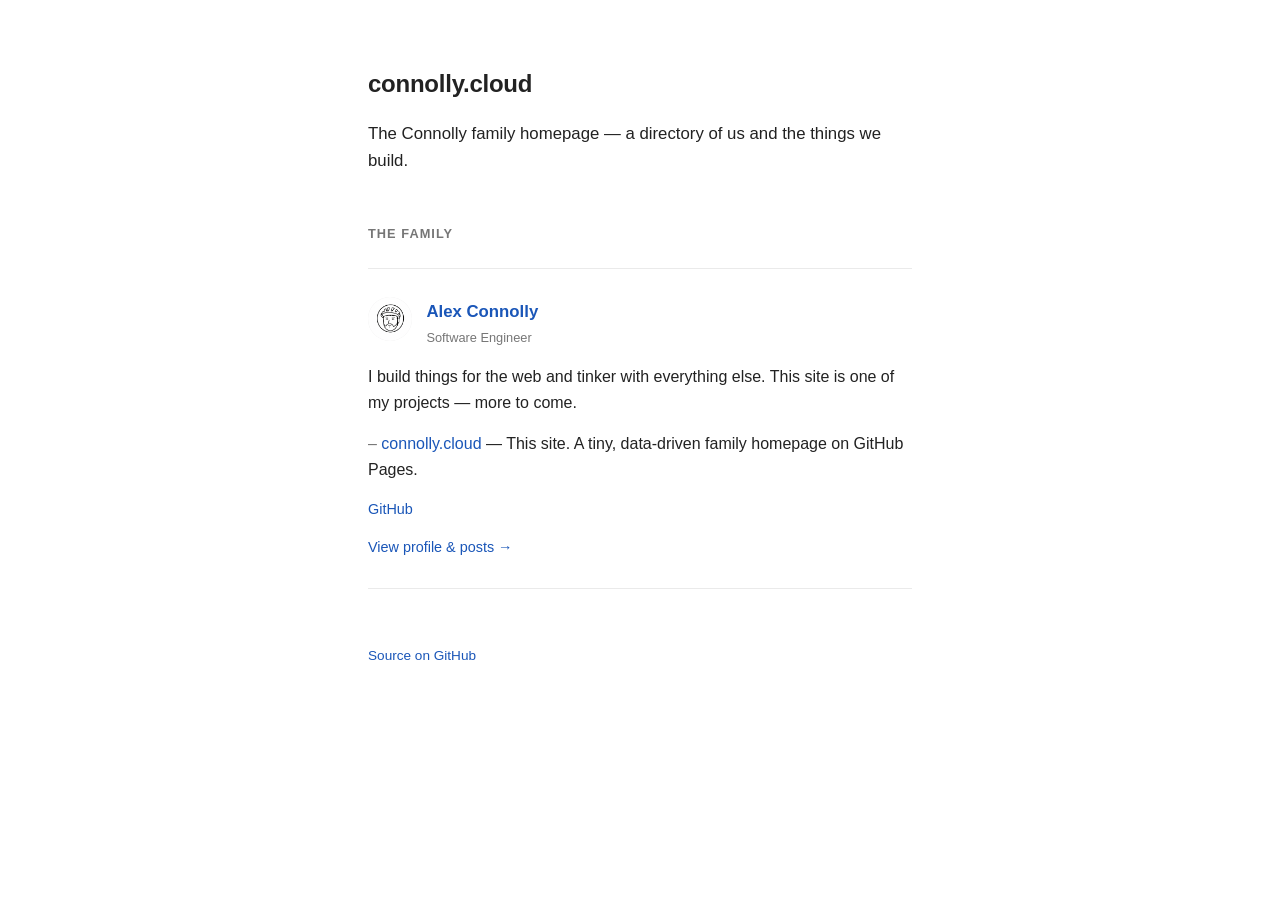
==== profile.html @ 22f2c1ae "Add profile pages and Markdown micro-blog posts Each family member now has a profile page (profile.h" ====
<!doctype html>
<html lang="en">
<head>
  <meta charset="utf-8">
  <meta name="viewport" content="width=device-width, initial-scale=1">
  <title>connolly.cloud</title>
  <link rel="icon" href="data:image/svg+xml,<svg xmlns='http://www.w3.org/2000/svg' viewBox='0 0 16 16'><text y='14' font-size='14'>&#9729;</text></svg>">
  <link rel="stylesheet" href="style.css">
  <script src="assets/markdown.js"></script>
</head>
<body>
  <main id="app">
    <p class="loading">Loading&hellip;</p>
  </main>

  <script>
    var esc = md.escapeHtml;

    function qs(name) {
      return new URLSearchParams(location.search).get(name);
    }

    function slugOf(file) {
      return file.replace(/\.md$/, "").replace(/^\d{4}-\d{2}-\d{2}-/, "");
    }

    function dateFromFilename(file) {
      var m = /^(\d{4}-\d{2}-\d{2})/.exec(file);
      return m ? m[1] : null;
    }

    function linkList(links) {
      if (!links || !links.length) return "";
      return '<ul class="links">' + links.map(function (l) {
        return '<li><a href="' + esc(l.url) + '">' + esc(l.label) + "</a></li>";
      }).join("") + "</ul>";
    }

    function renderProfile(person) {
      var avatar = person.avatar
        ? '<img class="avatar avatar-lg" src="' + esc(person.avatar) + '" alt="" width="96" height="96">'
        : "";
      var role = person.role ? '<span class="role">' + esc(person.role) + "</span>" : "";
      return '<header class="profile-head">' +
        '<p class="crumb"><a href="./">&larr; connolly.cloud</a></p>' +
        '<div class="person-head">' + avatar +
          "<div><h1>" + esc(person.name) + "</h1>" + role + "</div>" +
        "</div>" +
        (person.description ? "<p class=\"bio\">" + esc(person.description) + "</p>" : "") +
        linkList(person.links) +
      "</header>";
    }

    function renderPost(post) {
      var when = post.date
        ? '<time datetime="' + esc(post.date) + '"><a href="#' + esc(post.slug) + '">' + esc(md.formatDate(post.date)) + "</a></time>"
        : "";
      var title = post.title ? "<h2>" + esc(post.title) + "</h2>" : "";
      return '<article class="post" id="' + esc(post.slug) + '">' +
        '<div class="post-meta">' + when + "</div>" +
        title +
        '<div class="post-body">' + md.render(post.body) + "</div>" +
      "</article>";
    }

    function loadPosts(userId) {
      return fetch("posts.json")
        .then(function (r) { return r.ok ? r.json() : {}; })
        .catch(function () { return {}; })
        .then(function (manifest) {
          var files = (manifest && manifest[userId]) || [];
          return Promise.all(files.map(function (file) {
            return fetch("posts/" + userId + "/" + file)
              .then(function (r) { return r.ok ? r.text() : null; })
              .then(function (text) {
                if (text == null) return null;
                var parsed = md.parse(text);
                return {
                  slug: slugOf(file),
                  title: parsed.meta.title || "",
                  date: parsed.meta.date || dateFromFilename(file) || "",
                  body: parsed.body
                };
              })
              .catch(function () { return null; });
          }));
        })
        .then(function (posts) {
          return posts.filter(Boolean).sort(function (a, b) {
            return (b.date || "").localeCompare(a.date || "");
          });
        });
    }

    var userId = qs("u");
    if (!userId) { location.replace("./"); }

    fetch("data.json")
      .then(function (r) { if (!r.ok) throw new Error(r.status); return r.json(); })
      .then(function (data) {
        var person = (data.family || []).filter(function (p) { return p.id === userId; })[0];
        if (!person) {
          document.getElementById("app").innerHTML =
            '<p class="crumb"><a href="./">&larr; connolly.cloud</a></p>' +
            '<p class="error">No one here by that name.</p>';
          return;
        }
        document.title = person.name + " · connolly.cloud";
        document.getElementById("app").innerHTML = renderProfile(person) +
          '<section class="feed"><h2 class="feed-title">Posts</h2>' +
          '<p class="loading">Loading posts&hellip;</p></section>';

        loadPosts(userId).then(function (posts) {
          var feed = document.querySelector(".feed");
          var html = '<h2 class="feed-title">Posts</h2>';
          html += posts.length
            ? posts.map(renderPost).join("")
            : '<p class="muted">No posts yet.</p>';
          feed.innerHTML = html;
          if (location.hash) {
            var el = document.getElementById(location.hash.slice(1));
            if (el) el.scrollIntoView();
          }
        });
      })
      .catch(function (err) {
        document.getElementById("app").innerHTML =
          '<p class="error">Could not load profile (' + esc(err.message) + ").</p>";
      });
  </script>
</body>
</html>
---- style.css ----
:root {
  --bg: #ffffff;
  --fg: #222222;
  --muted: #767676;
  --accent: #1a56b8;
  --line: #eaeaea;
}

@media (prefers-color-scheme: dark) {
  :root {
    --bg: #16161a;
    --fg: #e6e6e6;
    --muted: #9a9a9a;
    --accent: #8ab4f8;
    --line: #2a2a30;
  }
}

* { box-sizing: border-box; }

html { -webkit-text-size-adjust: 100%; }

body {
  margin: 0;
  padding: 4rem 1.25rem 6rem;
  background: var(--bg);
  color: var(--fg);
  font: 16px/1.65 -apple-system, BlinkMacSystemFont, "Segoe UI", Roboto, Helvetica, Arial, sans-serif;
  -webkit-font-smoothing: antialiased;
}

main { max-width: 34rem; margin: 0 auto; }

a { color: var(--accent); text-decoration: none; }
a:hover { text-decoration: underline; }

/* ---- Header ---- */

header { margin-bottom: 3rem; }

h1 {
  margin: 0;
  font-size: 1.5rem;
  font-weight: 650;
  letter-spacing: -0.01em;
}

.welcome { margin: 1rem 0 0; font-size: 1.05rem; }

.about { margin: 0.75rem 0 0; color: var(--muted); }

/* ---- Family ---- */

h2 {
  margin: 0 0 1.5rem;
  font-size: 0.8rem;
  font-weight: 600;
  text-transform: uppercase;
  letter-spacing: 0.08em;
  color: var(--muted);
}

.person {
  padding: 1.75rem 0;
  border-top: 1px solid var(--line);
}
.person:last-child { border-bottom: 1px solid var(--line); }

.person-head { display: flex; align-items: center; gap: 0.9rem; }

.avatar {
  width: 44px;
  height: 44px;
  border-radius: 50%;
  flex: 0 0 auto;
  background: var(--line);
}

.person-head h3 { margin: 0; font-size: 1.05rem; font-weight: 600; }

.role {
  display: block;
  font-size: 0.8rem;
  color: var(--muted);
  margin-top: 0.1rem;
}

.person > p { margin: 0.9rem 0 0; }

ul.projects { margin: 0.9rem 0 0; padding: 0; list-style: none; }
ul.projects li { margin-top: 0.3rem; }
ul.projects li::before { content: "\2013\00A0"; color: var(--muted); }

ul.links {
  margin: 0.9rem 0 0;
  padding: 0;
  list-style: none;
  display: flex;
  flex-wrap: wrap;
  gap: 1.1rem;
  font-size: 0.9rem;
}

.more { margin: 0.9rem 0 0; font-size: 0.9rem; }

/* ---- Profile page ---- */

.crumb { margin: 0 0 2rem; font-size: 0.9rem; }
.crumb a { color: var(--muted); }

.profile-head { margin-bottom: 2.5rem; }
.profile-head h1 { margin: 0; font-size: 1.5rem; font-weight: 650; letter-spacing: -0.01em; }
.avatar-lg { width: 72px; height: 72px; }
.profile-head .bio { margin: 1.1rem 0 0; }

.feed-title {
  margin: 0 0 0.5rem;
  font-size: 0.8rem;
  font-weight: 600;
  text-transform: uppercase;
  letter-spacing: 0.08em;
  color: var(--muted);
}

.post {
  padding: 1.75rem 0;
  border-top: 1px solid var(--line);
}
.post:last-child { border-bottom: 1px solid var(--line); }

.post-meta { font-size: 0.85rem; color: var(--muted); }
.post-meta a { color: var(--muted); }
.post h2 { margin: 0.25rem 0 0.75rem; font-size: 1.15rem; font-weight: 650; }

/* ---- Rendered markdown ---- */

.post-body { line-height: 1.7; }
.post-body > :first-child { margin-top: 0; }
.post-body > :last-child { margin-bottom: 0; }
.post-body h1, .post-body h2, .post-body h3 { font-size: 1.05rem; margin: 1.4rem 0 0.6rem; }
.post-body p { margin: 0.9rem 0; }
.post-body ul, .post-body ol { margin: 0.9rem 0; padding-left: 1.4rem; }
.post-body li { margin-top: 0.2rem; }
.post-body img { max-width: 100%; height: auto; border-radius: 4px; }
.post-body a { color: var(--accent); }

.post-body code {
  font-family: ui-monospace, SFMono-Regular, Menlo, Consolas, monospace;
  font-size: 0.88em;
  background: var(--line);
  padding: 0.1em 0.35em;
  border-radius: 3px;
}
.post-body pre {
  background: var(--line);
  padding: 0.9rem 1rem;
  border-radius: 6px;
  overflow-x: auto;
}
.post-body pre code { background: none; padding: 0; font-size: 0.85rem; }

.post-body blockquote {
  margin: 0.9rem 0;
  padding: 0.1rem 0 0.1rem 1rem;
  border-left: 3px solid var(--line);
  color: var(--muted);
}
.post-body hr { border: none; border-top: 1px solid var(--line); margin: 1.6rem 0; }

/* ---- Misc ---- */

.loading, .error, .muted { color: var(--muted); padding: 1rem 0; }
.error { color: #b00020; }

footer {
  max-width: 34rem;
  margin: 3.5rem auto 0;
  color: var(--muted);
  font-size: 0.85rem;
}
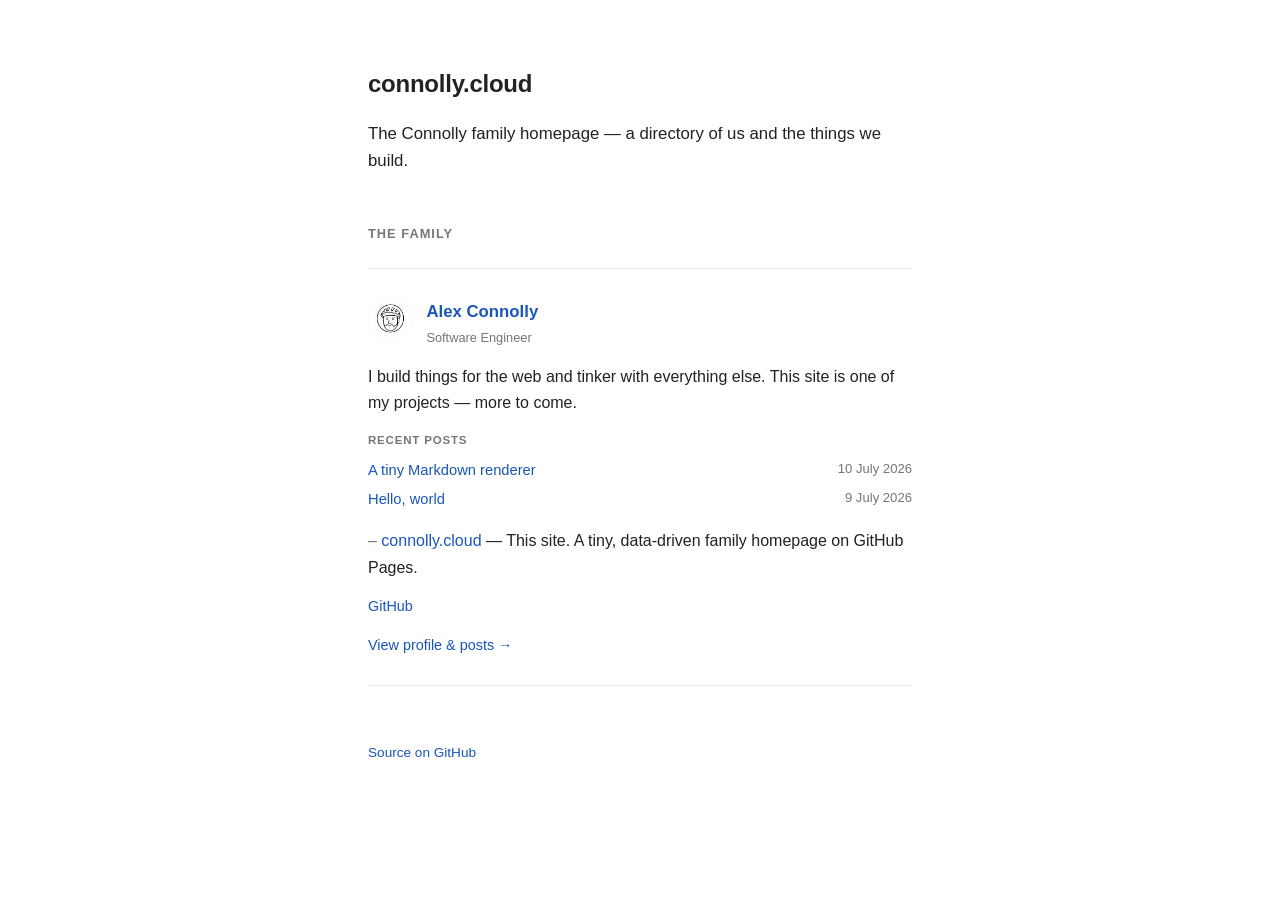
==== commit ec31f4e8: "Show each person's latest posts on their home card Home cards now list a person's 3 most recent post" ====
--- a/profile.html
+++ b/profile.html
@@ -7,6 +7,7 @@
   <link rel="icon" href="data:image/svg+xml,<svg xmlns='http://www.w3.org/2000/svg' viewBox='0 0 16 16'><text y='14' font-size='14'>&#9729;</text></svg>">
   <link rel="stylesheet" href="style.css">
   <script src="assets/markdown.js"></script>
+  <script src="assets/posts.js"></script>
 </head>
 <body>
   <main id="app">
@@ -18,15 +19,6 @@
 
     function qs(name) {
       return new URLSearchParams(location.search).get(name);
-    }
-
-    function slugOf(file) {
-      return file.replace(/\.md$/, "").replace(/^\d{4}-\d{2}-\d{2}-/, "");
-    }
-
-    function dateFromFilename(file) {
-      var m = /^(\d{4}-\d{2}-\d{2})/.exec(file);
-      return m ? m[1] : null;
     }
 
     function linkList(links) {
@@ -63,35 +55,6 @@
       "</article>";
     }
 
-    function loadPosts(userId) {
-      return fetch("posts.json")
-        .then(function (r) { return r.ok ? r.json() : {}; })
-        .catch(function () { return {}; })
-        .then(function (manifest) {
-          var files = (manifest && manifest[userId]) || [];
-          return Promise.all(files.map(function (file) {
-            return fetch("posts/" + userId + "/" + file)
-              .then(function (r) { return r.ok ? r.text() : null; })
-              .then(function (text) {
-                if (text == null) return null;
-                var parsed = md.parse(text);
-                return {
-                  slug: slugOf(file),
-                  title: parsed.meta.title || "",
-                  date: parsed.meta.date || dateFromFilename(file) || "",
-                  body: parsed.body
-                };
-              })
-              .catch(function () { return null; });
-          }));
-        })
-        .then(function (posts) {
-          return posts.filter(Boolean).sort(function (a, b) {
-            return (b.date || "").localeCompare(a.date || "");
-          });
-        });
-    }
-
     var userId = qs("u");
     if (!userId) { location.replace("./"); }
 
@@ -110,7 +73,7 @@
           '<section class="feed"><h2 class="feed-title">Posts</h2>' +
           '<p class="loading">Loading posts&hellip;</p></section>';
 
-        loadPosts(userId).then(function (posts) {
+        posts.load(userId).then(function (posts) {
           var feed = document.querySelector(".feed");
           var html = '<h2 class="feed-title">Posts</h2>';
           html += posts.length
--- a/style.css
+++ b/style.css
@@ -102,6 +102,26 @@
 }
 
 .more { margin: 0.9rem 0 0; font-size: 0.9rem; }
+
+/* ---- Recent posts on home card ---- */
+
+.recent { margin: 0.9rem 0 0; }
+.recent-label {
+  margin: 0 0 0.35rem;
+  font-size: 0.72rem;
+  font-weight: 600;
+  text-transform: uppercase;
+  letter-spacing: 0.07em;
+  color: var(--muted);
+}
+.recent-list { margin: 0; padding: 0; list-style: none; font-size: 0.92rem; }
+.recent-list li {
+  display: flex;
+  justify-content: space-between;
+  gap: 1rem;
+  padding: 0.15rem 0;
+}
+.recent-list time { color: var(--muted); font-size: 0.82rem; white-space: nowrap; flex: 0 0 auto; }
 
 /* ---- Profile page ---- */
 
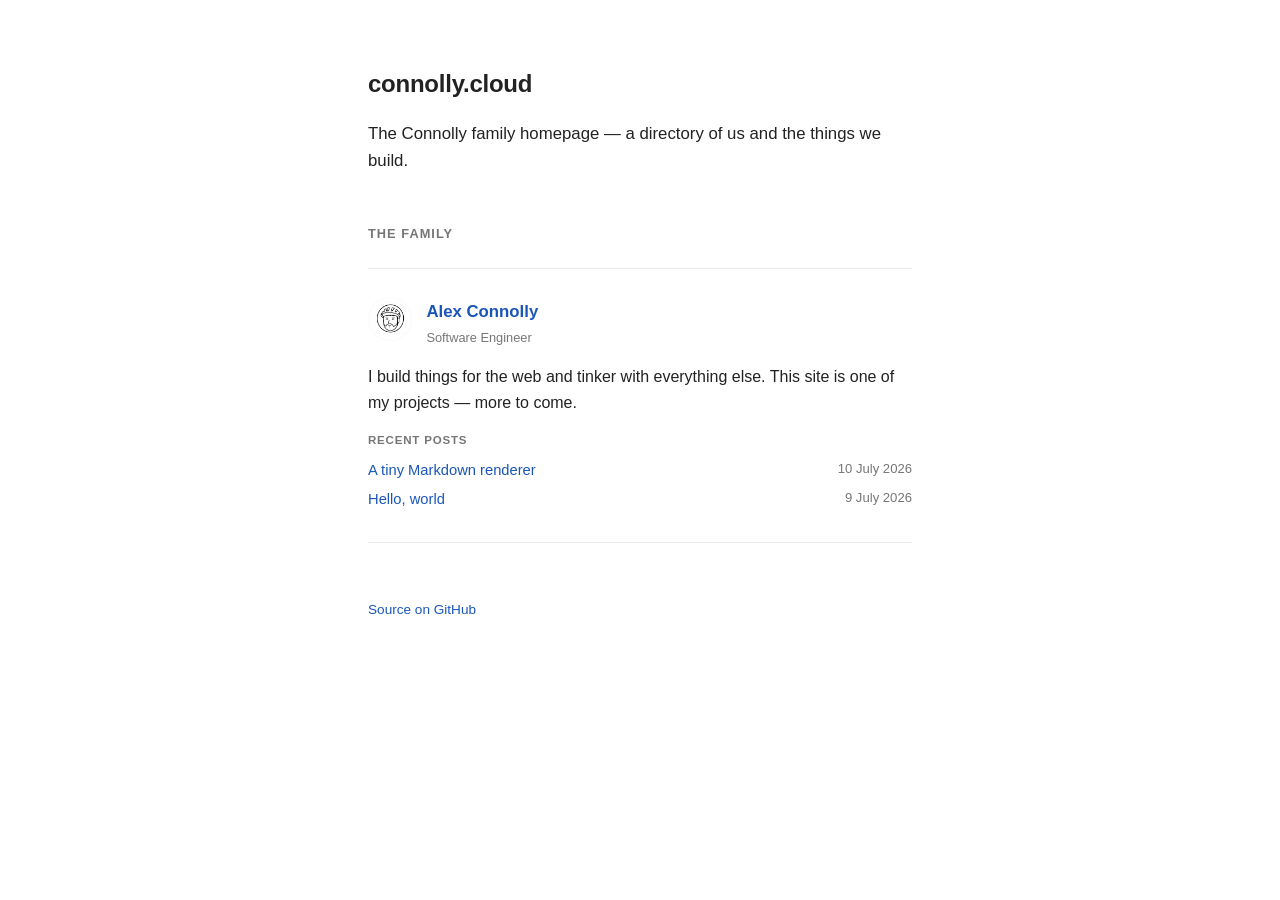
==== commit 7bda0b3f: "Declutter home cards; move detail to profile pages Home cards are now just identity + one-line bio +" ====
--- a/profile.html
+++ b/profile.html
@@ -26,6 +26,17 @@
       return '<ul class="links">' + links.map(function (l) {
         return '<li><a href="' + esc(l.url) + '">' + esc(l.label) + "</a></li>";
       }).join("") + "</ul>";
+    }
+
+    function renderProjects(projects) {
+      if (!projects || !projects.length) return "";
+      var items = projects.map(function (p) {
+        var name = p.url ? '<a href="' + esc(p.url) + '">' + esc(p.name) + "</a>" : esc(p.name);
+        var desc = p.description ? " &mdash; " + esc(p.description) : "";
+        return "<li>" + name + desc + "</li>";
+      }).join("");
+      return '<section class="block"><h2 class="section-title">Projects</h2>' +
+        '<ul class="projects">' + items + "</ul></section>";
     }
 
     function renderProfile(person) {
@@ -70,6 +81,7 @@
         }
         document.title = person.name + " · connolly.cloud";
         document.getElementById("app").innerHTML = renderProfile(person) +
+          renderProjects(person.projects) +
           '<section class="feed"><h2 class="feed-title">Posts</h2>' +
           '<p class="loading">Loading posts&hellip;</p></section>';
 
--- a/style.css
+++ b/style.css
@@ -86,6 +86,7 @@
 }
 
 .person > p { margin: 0.9rem 0 0; }
+.person .lede { color: var(--fg); }
 
 ul.projects { margin: 0.9rem 0 0; padding: 0; list-style: none; }
 ul.projects li { margin-top: 0.3rem; }
@@ -133,7 +134,7 @@
 .avatar-lg { width: 72px; height: 72px; }
 .profile-head .bio { margin: 1.1rem 0 0; }
 
-.feed-title {
+.feed-title, .section-title {
   margin: 0 0 0.5rem;
   font-size: 0.8rem;
   font-weight: 600;
@@ -141,6 +142,8 @@
   letter-spacing: 0.08em;
   color: var(--muted);
 }
+
+.block { margin-bottom: 2.5rem; }
 
 .post {
   padding: 1.75rem 0;
